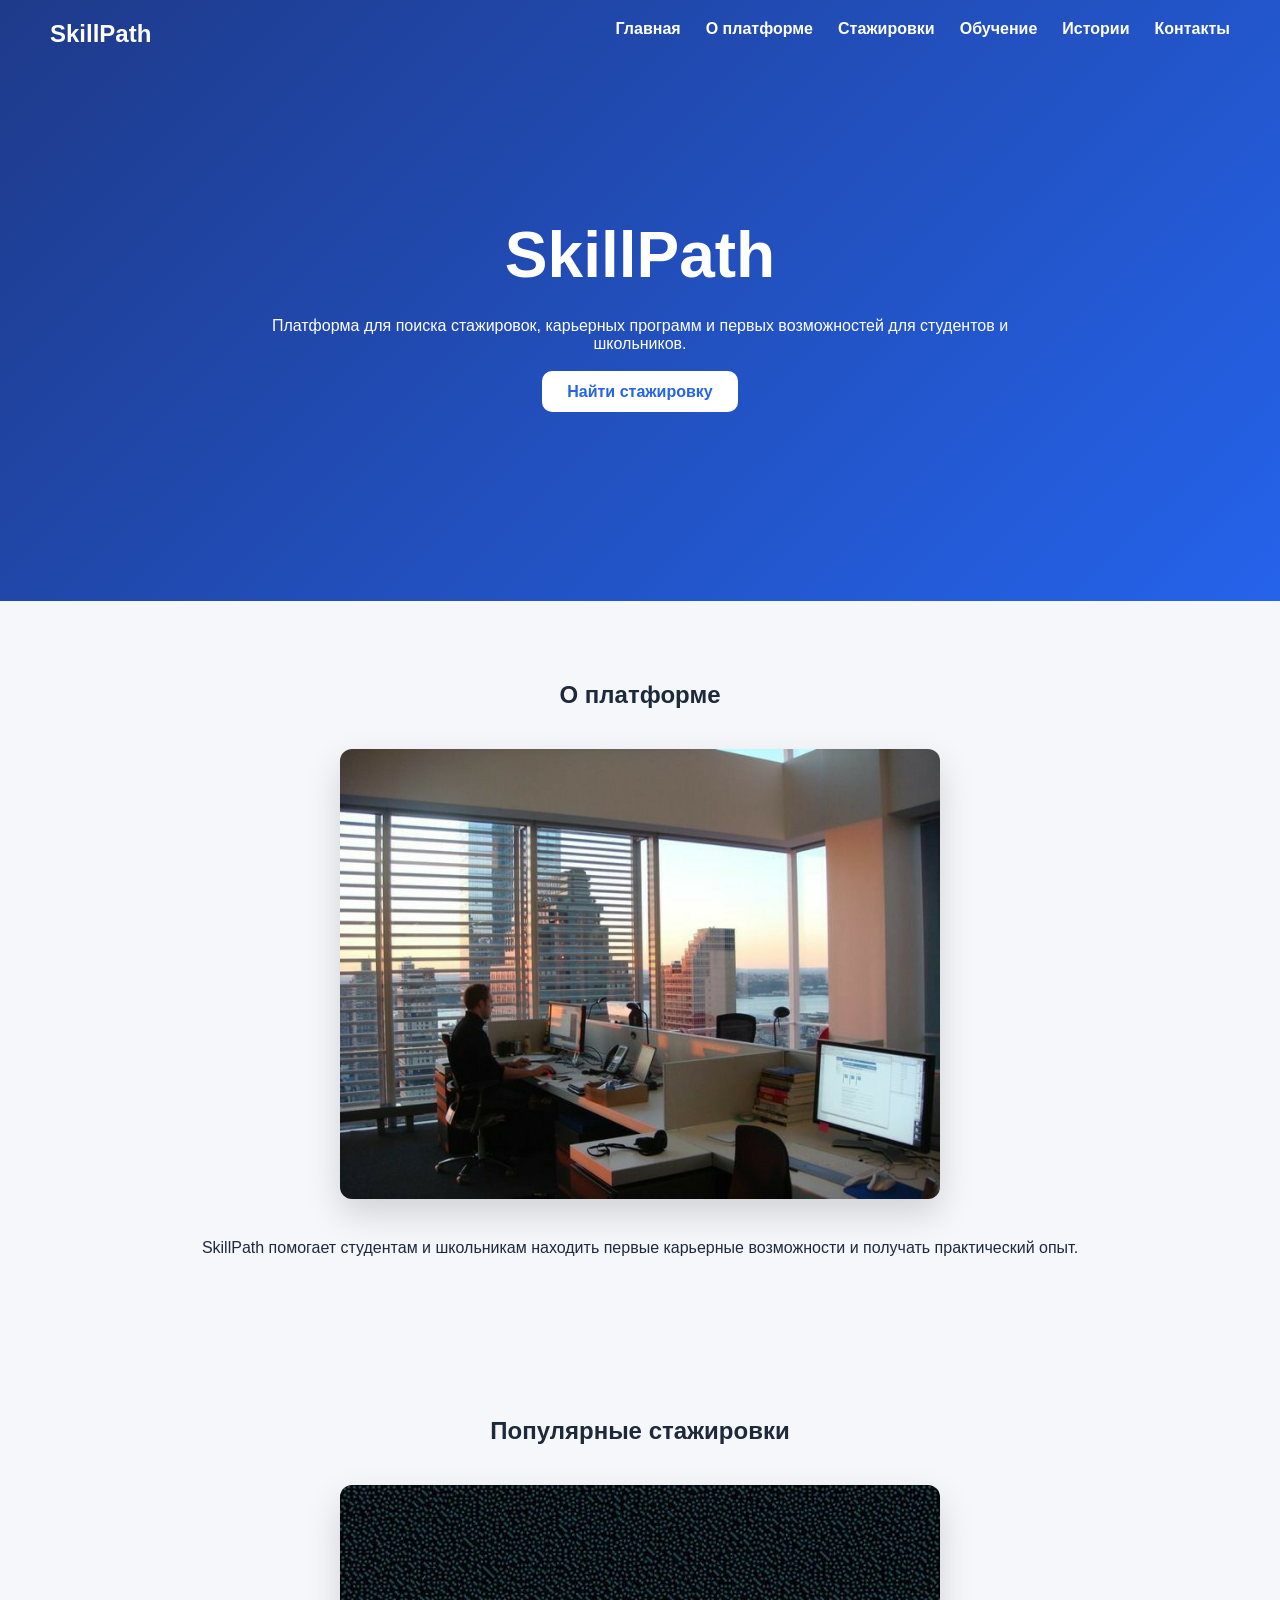
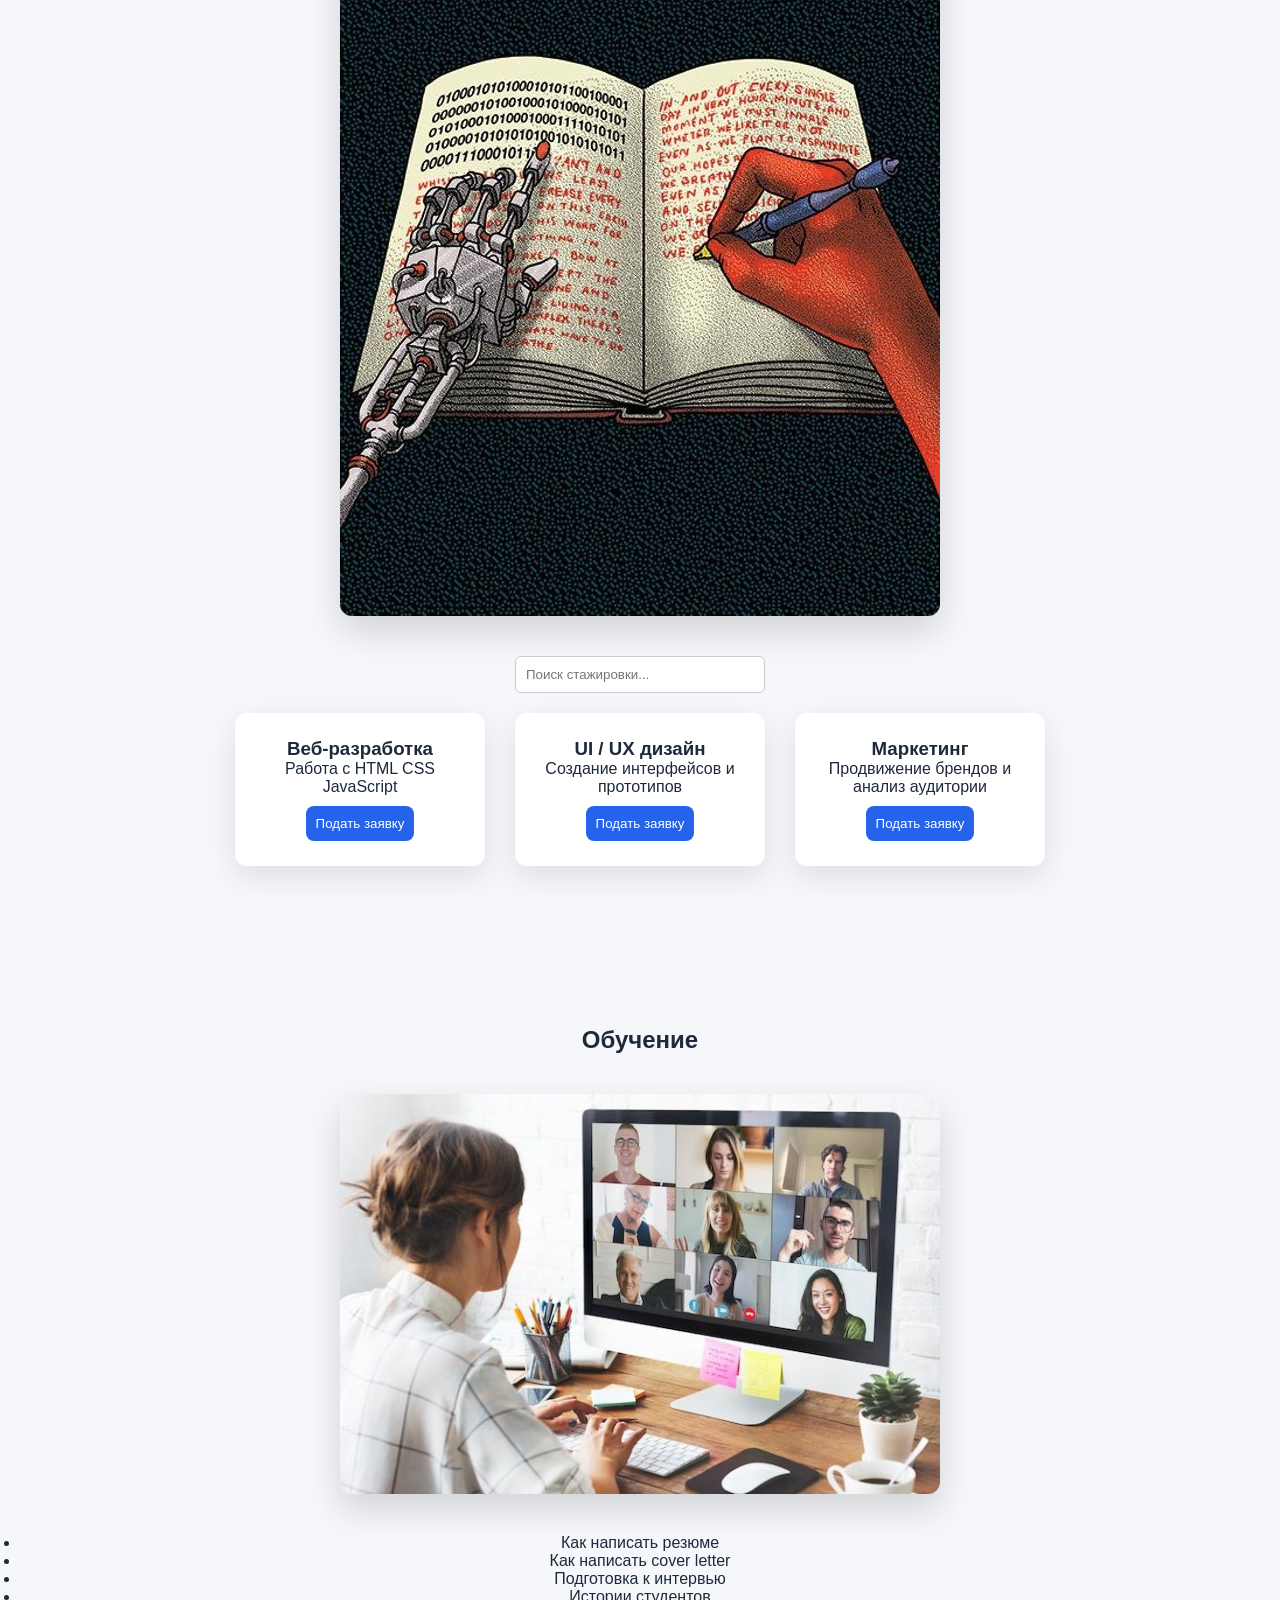
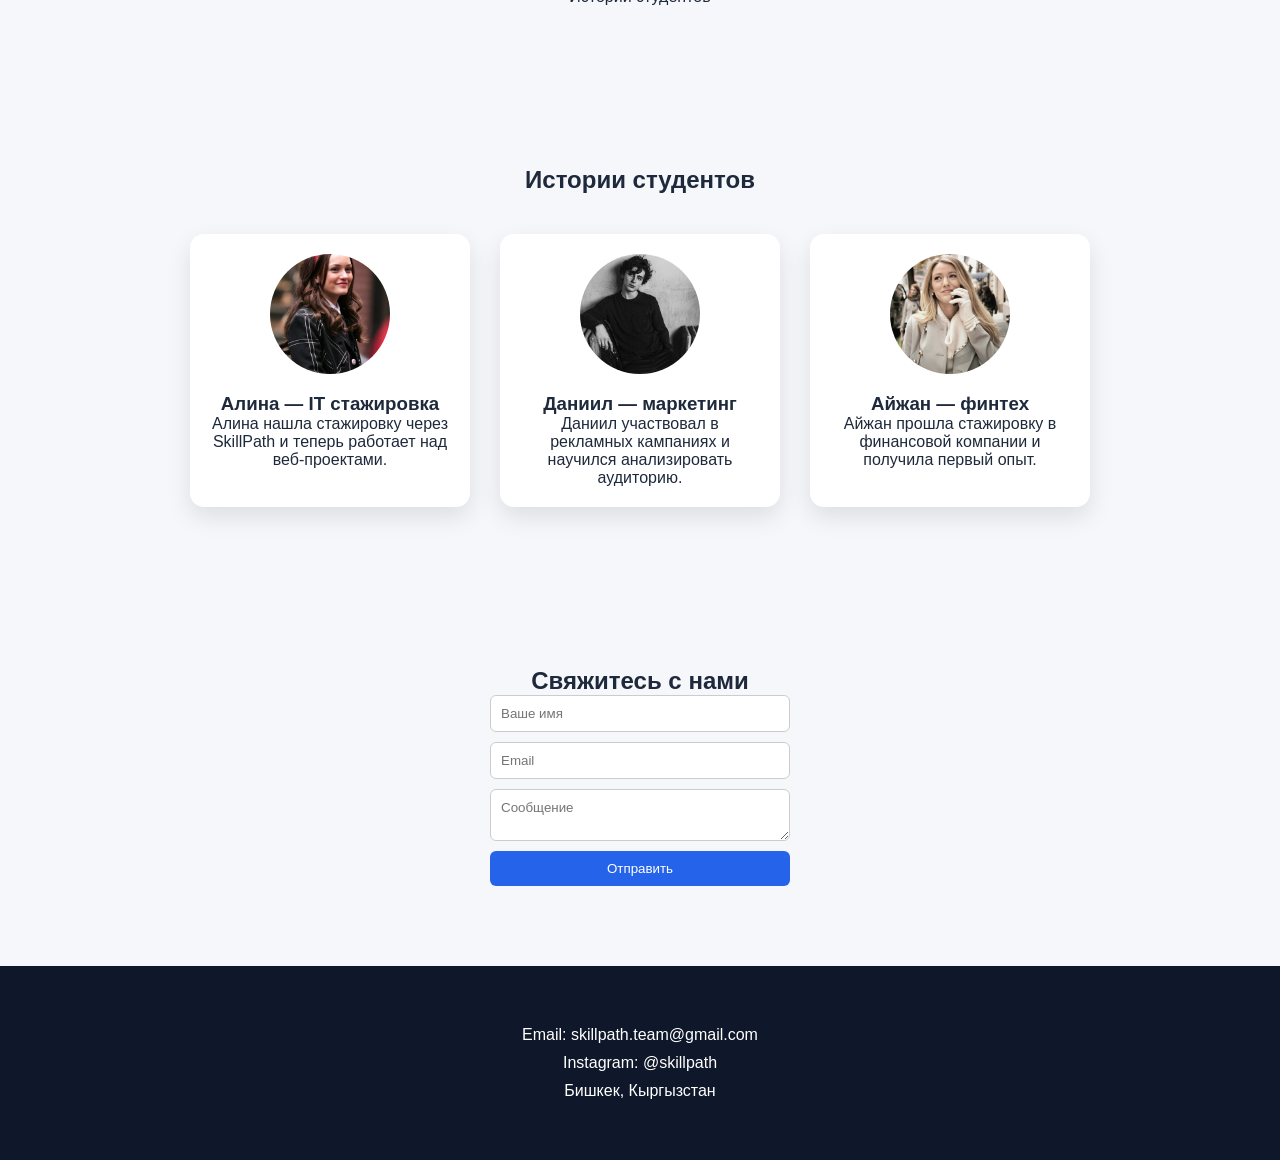
==== index.html @ 25fbc921 "fix folder structure" ====
<!DOCTYPE html>
<html lang="ru">

<head>

<meta charset="UTF-8">
<meta name="viewport" content="width=device-width, initial-scale=1.0">

<title>SkillPath — старт карьеры</title>

<link rel="stylesheet" href="style.css">

</head>


<body>


<header class="header">

<nav class="navbar">

<h2 class="logo">SkillPath</h2>

<ul class="nav-links">

<li><a href="#home">Главная</a></li>
<li><a href="#about">О платформе</a></li>
<li><a href="#internships">Стажировки</a></li>
<li><a href="#learning">Обучение</a></li>
<li><a href="#stories">Истории</a></li>
<li><a href="#contact">Контакты</a></li>

</ul>

</nav>


<div class="hero" id="home">

<h1>SkillPath</h1>

<p>
Платформа для поиска стажировок, карьерных программ
и первых возможностей для студентов и школьников.
</p>

<a href="#internships" class="button">Найти стажировку</a>

</div>

</header>



<section id="about">

<h2>О платформе</h2>

<img src="images/Офис-photo.jpg" class="image">

<p>

SkillPath помогает студентам и школьникам находить
первые карьерные возможности и получать практический опыт.

</p>

</section>



<section id="internships">

<h2>Популярные стажировки</h2>

<img src="images/Технологии-photo.jpg" class="image">


<div class="search-box">

<input type="text" id="searchInput" placeholder="Поиск стажировки...">

</div>



<div class="cards" id="cardsContainer">


<div class="card">

<h3>Веб-разработка</h3>

<p>Работа с HTML CSS JavaScript</p>

<button class="applyBtn">Подать заявку</button>

</div>



<div class="card">

<h3>UI / UX дизайн</h3>

<p>Создание интерфейсов и прототипов</p>

<button class="applyBtn">Подать заявку</button>

</div>



<div class="card">

<h3>Маркетинг</h3>

<p>Продвижение брендов и анализ аудитории</p>

<button class="applyBtn">Подать заявку</button>

</div>

</div>

</section>



<section id="learning">

<h2>Обучение</h2>

<img src="images/Обучение-photo.jpg" class="image">

<ul>

<li>Как написать резюме</li>
<li>Как написать cover letter</li>
<li>Подготовка к интервью</li>
<li>Истории студентов</li>

</ul>

</section>



<section id="stories">

<h2>Истории студентов</h2>

<div class="stories-container">

<div class="story">

<img src="images/Алина-photo.jpg">

<h3>Алина — IT стажировка</h3>

<p>
Алина нашла стажировку через SkillPath
и теперь работает над веб-проектами.
</p>

</div>


<div class="story">

<img src="images/Даниил-photo.jpg">

<h3>Даниил — маркетинг</h3>

<p>
Даниил участвовал в рекламных кампаниях
и научился анализировать аудиторию.
</p>

</div>


<div class="story">

<img src="images/Айжан-photo.jpg">

<h3>Айжан — финтех</h3>

<p>
Айжан прошла стажировку в финансовой
компании и получила первый опыт.
</p>

</div>

</div>

</section>


<section id="contact">

<h2>Свяжитесь с нами</h2>

<form id="contactForm">

<input type="text" placeholder="Ваше имя" required>

<input type="email" placeholder="Email" required>

<textarea placeholder="Сообщение"></textarea>

<button type="submit">Отправить</button>

</form>

</section>



<footer>

<p>Email: skillpath.team@gmail.com</p>
<p>Instagram: @skillpath</p>
<p>Бишкек, Кыргызстан</p>

</footer>

<script src="script.js"></script>

</body>
</html>
---- style.css ----
*{
margin:0;
padding:0;
box-sizing:border-box;
font-family:Arial;
}

body{
background:#f5f7fb;
color:#1e293b;
}

.header{
background:linear-gradient(135deg,#1e3a8a,#2563eb);
color:white;
padding-bottom:80px;
}

.navbar{
display:flex;
justify-content:space-between;
padding:20px 50px;
}

.nav-links{
display:flex;
gap:25px;
list-style:none;
}

.nav-links a{
color:white;
text-decoration:none;
font-weight:600;
}

.hero{
text-align:center;
padding:150px 20px 120px 20px;
max-width:800px;
margin:auto;
}

.hero h1{
font-size:64px;
margin-bottom:25px;
}

.hero p{
margin-bottom:30px;
}

.button{
background:white;
color:#2563eb;
padding:12px 25px;
border-radius:10px;
text-decoration:none;
font-weight:bold;
}

section{
padding:80px 20px;
text-align:center;
}

.image{
width:60%;
max-width:600px;
margin:40px auto;
display:block;
border-radius:12px;
box-shadow:0 15px 35px rgba(0,0,0,0.15);
}

.cards{
display:flex;
justify-content:center;
gap:30px;
flex-wrap:wrap;
}

.card{
background:white;
padding:25px;
width:250px;
border-radius:12px;
box-shadow:0 10px 30px rgba(0,0,0,0.1);
transition:0.3s;
}

.card:hover{
transform:translateY(-8px);
box-shadow:0 20px 40px rgba(0,0,0,0.2);
}

.card button{
margin-top:10px;
background:#2563eb;
color:white;
border:none;
padding:10px;
border-radius:8px;
cursor:pointer;
}

.stories-container{
display:flex;
justify-content:center;
gap:30px;
flex-wrap:wrap;
margin-top:40px;
}

.story{
background:white;
width:280px;
padding:20px;
border-radius:14px;
box-shadow:0 10px 25px rgba(0,0,0,0.1);
text-align:center;
}

.story img{
width:120px;
height:120px;
object-fit:cover;
border-radius:50%;
margin-bottom:15px;
}

.search-box{
margin:20px;
}

.search-box input{
padding:10px;
width:250px;
border-radius:6px;
border:1px solid #ccc;
}

form{
display:flex;
flex-direction:column;
gap:10px;
width:300px;
margin:auto;
}

form input,textarea{
padding:10px;
border-radius:6px;
border:1px solid #ccc;
}

form button{
background:#2563eb;
color:white;
border:none;
padding:10px;
border-radius:6px;
cursor:pointer;
}

footer{
background:#0f172a;
color:white;
padding:50px;
text-align:center;
}

footer p{
margin:10px 0;
}
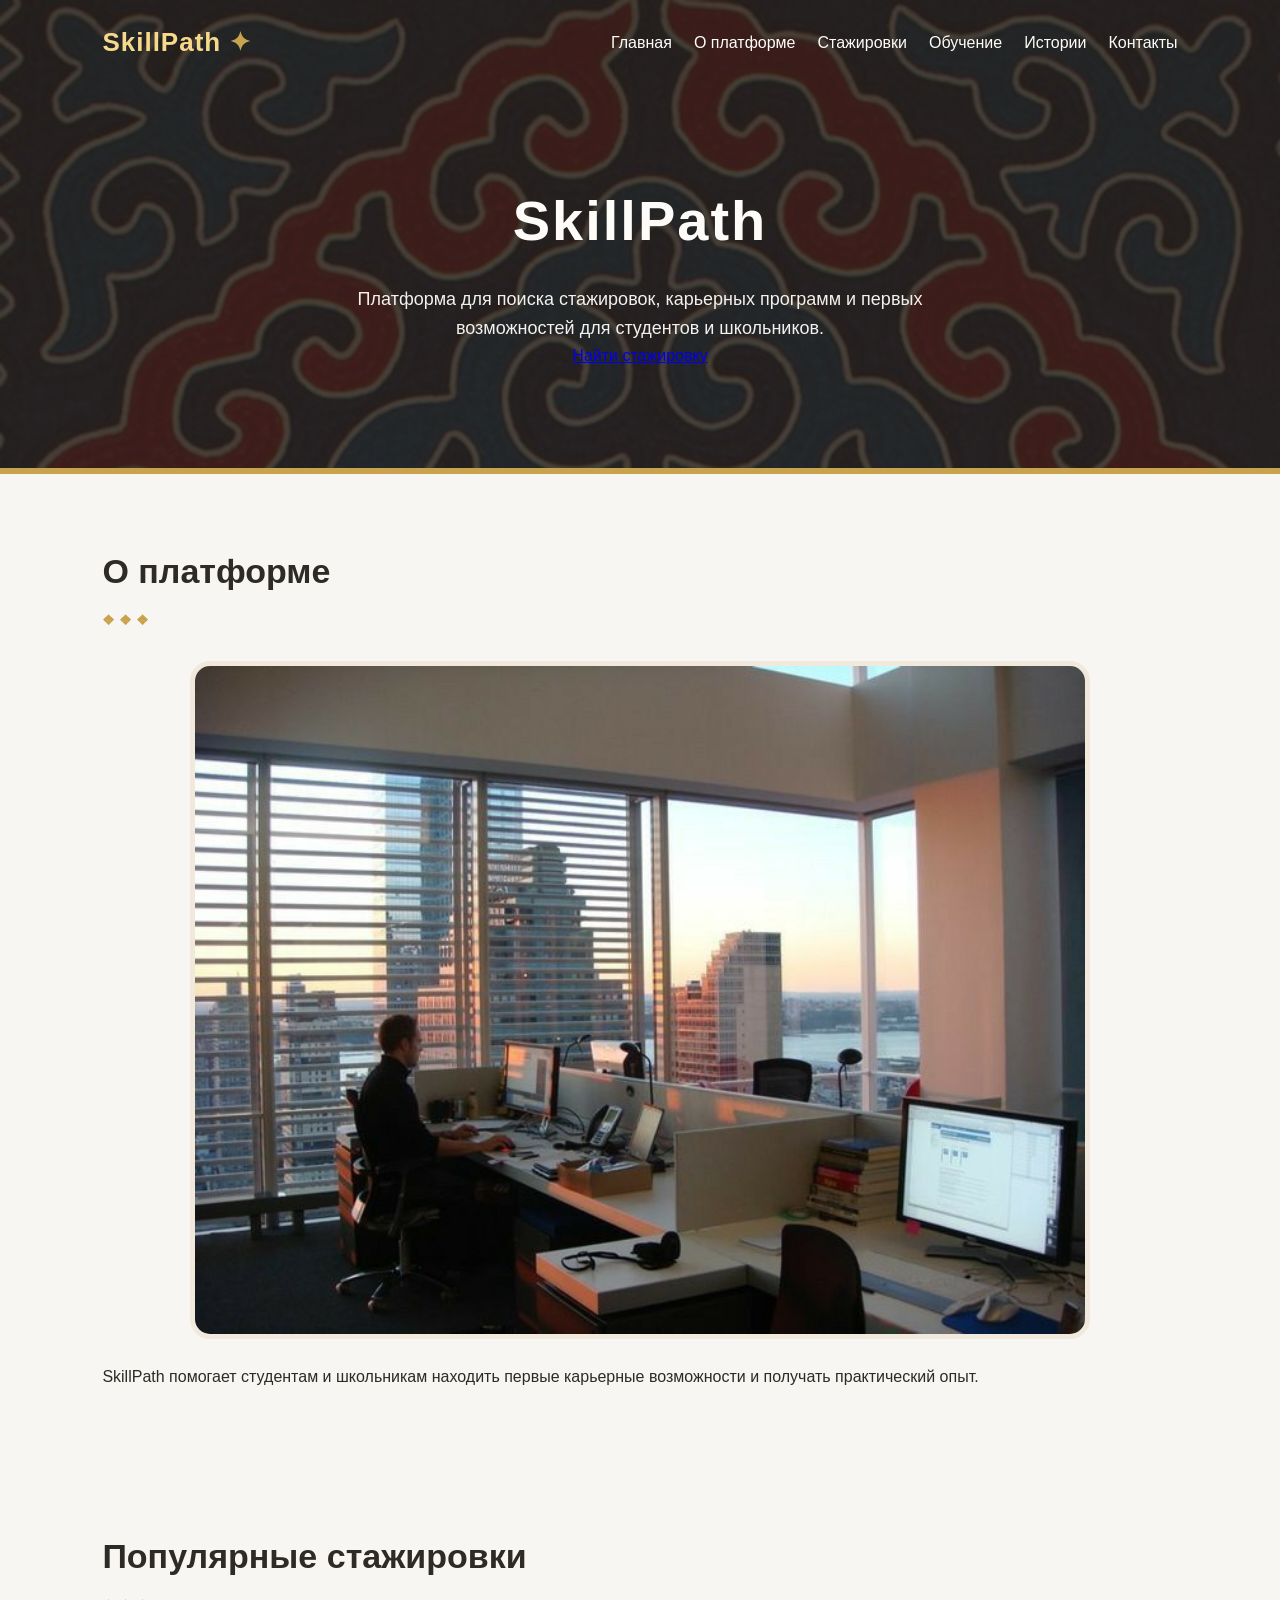
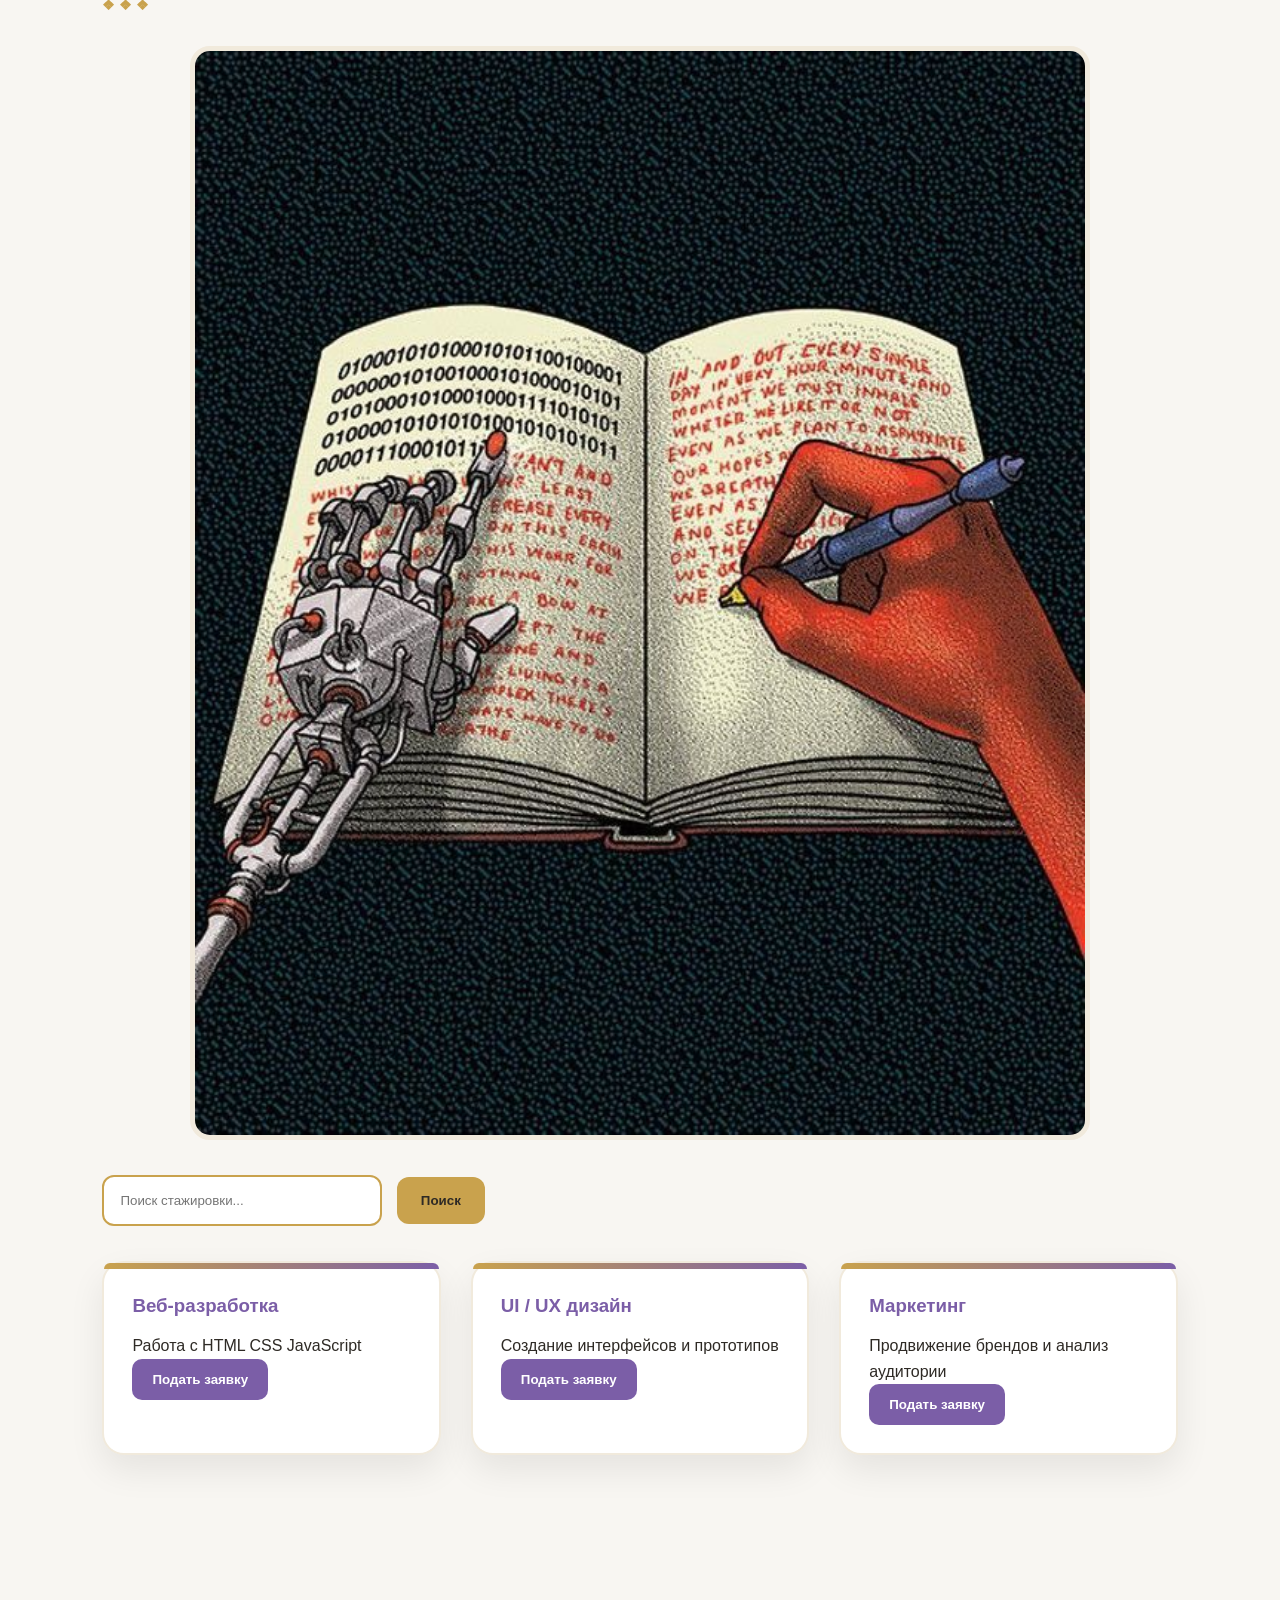
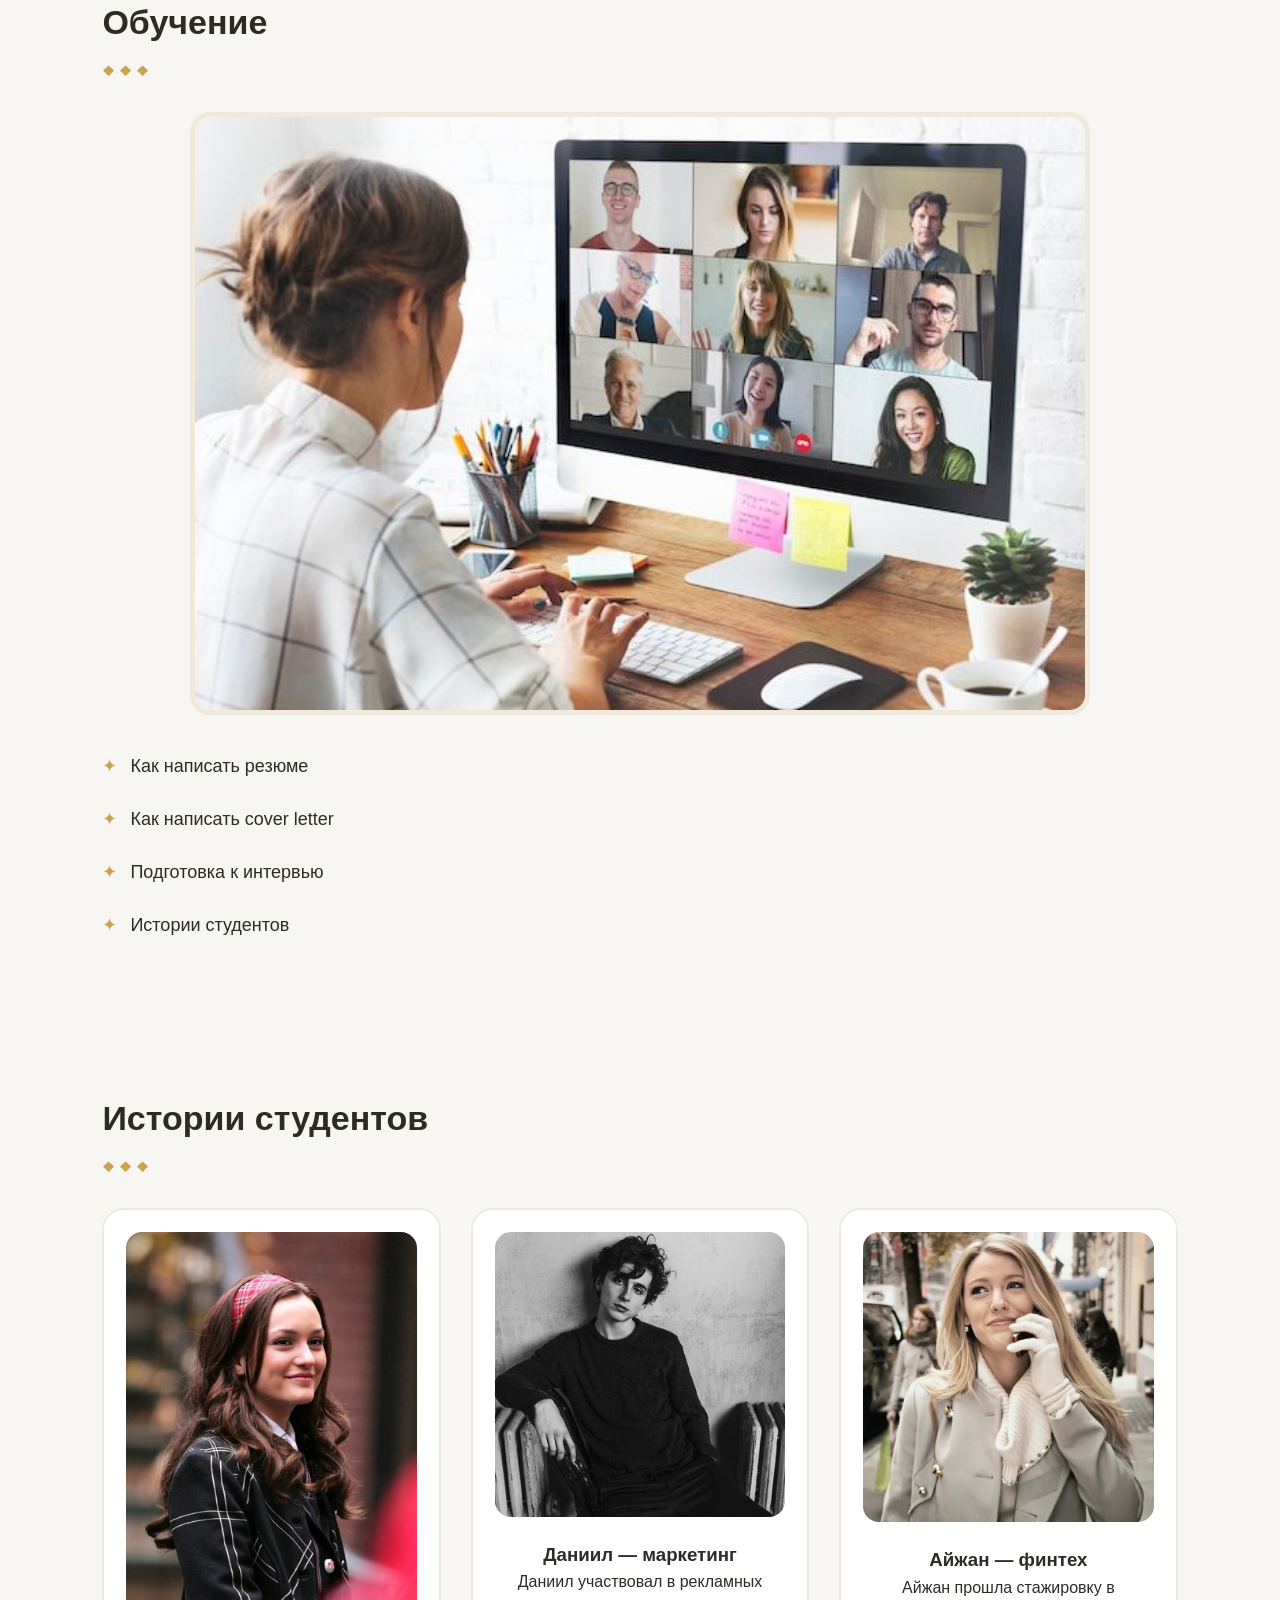
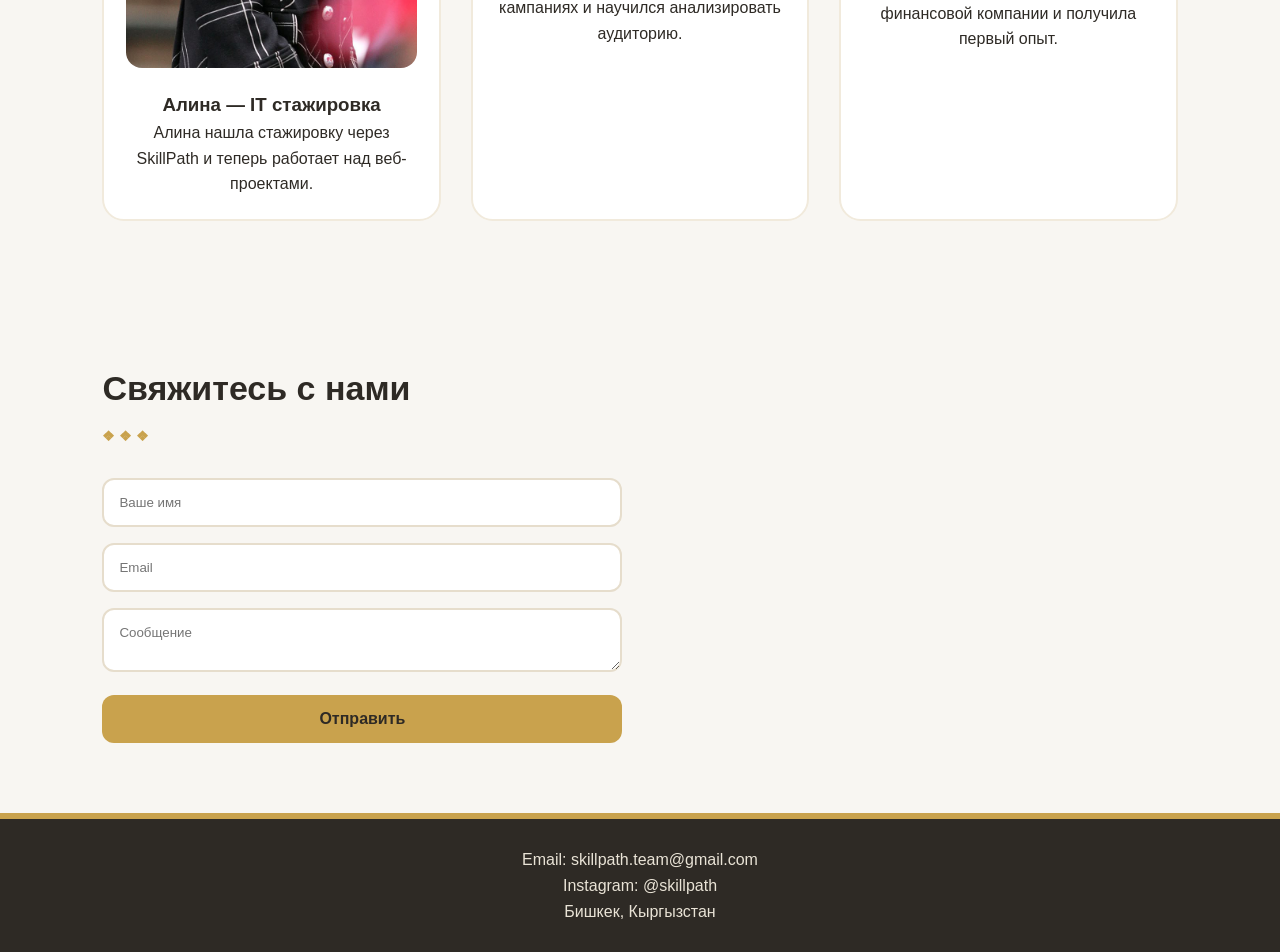
==== commit 60c4b388: "Refactor HTML structure and improve content clarity" ====
--- a/index.html
+++ b/index.html
@@ -3,13 +3,13 @@
 
 <head>
 
+<script src="/SkillPath/script.js"></script>
+
 <meta charset="UTF-8">
 <meta name="viewport" content="width=device-width, initial-scale=1.0">
 
 <title>SkillPath — старт карьеры</title>
-
-<link rel="stylesheet" href="style.css">
-
+<link rel="stylesheet" href="/SkillPath/style.css">
 </head>
 
 
@@ -39,12 +39,7 @@
 <div class="hero" id="home">
 
 <h1>SkillPath</h1>
-
-<p>
-Платформа для поиска стажировок, карьерных программ
-и первых возможностей для студентов и школьников.
-</p>
-
+<p>Платформа для поиска стажировок, карьерных программ и первых возможностей для студентов и школьников.</p>
 <a href="#internships" class="button">Найти стажировку</a>
 
 </div>
@@ -58,14 +53,7 @@
 <h2>О платформе</h2>
 
 <img src="images/Офис-photo.jpg" class="image">
-
-<p>
-
-SkillPath помогает студентам и школьникам находить
-первые карьерные возможности и получать практический опыт.
-
-</p>
-
+<p>SkillPath помогает студентам и школьникам находить первые карьерные возможности и получать практический опыт.</p>
 </section>
 
 
@@ -80,22 +68,17 @@
 <div class="search-box">
 
 <input type="text" id="searchInput" placeholder="Поиск стажировки...">
-
-</div>
-
-
+<button onclick="openInternships()">Поиск</button>
+</div>
 
 <div class="cards" id="cardsContainer">
 
 
 <div class="card">
 
-<h3>Веб-разработка</h3>
-
+    <h3>Веб-разработка</h3>
 <p>Работа с HTML CSS JavaScript</p>
-
 <button class="applyBtn">Подать заявку</button>
-
 </div>
 
 
@@ -158,12 +141,7 @@
 <img src="images/Алина-photo.jpg">
 
 <h3>Алина — IT стажировка</h3>
-
-<p>
-Алина нашла стажировку через SkillPath
-и теперь работает над веб-проектами.
-</p>
-
+<p>Алина нашла стажировку через SkillPath и теперь работает над веб-проектами.</p>
 </div>
 
 
@@ -172,12 +150,7 @@
 <img src="images/Даниил-photo.jpg">
 
 <h3>Даниил — маркетинг</h3>
-
-<p>
-Даниил участвовал в рекламных кампаниях
-и научился анализировать аудиторию.
-</p>
-
+<p>Даниил участвовал в рекламных кампаниях и научился анализировать аудиторию.</p>
 </div>
 
 
@@ -186,12 +159,7 @@
 <img src="images/Айжан-photo.jpg">
 
 <h3>Айжан — финтех</h3>
-
-<p>
-Айжан прошла стажировку в финансовой
-компании и получила первый опыт.
-</p>
-
+<p>Айжан прошла стажировку в финансовой компании и получила первый опыт.</p>
 </div>
 
 </div>
@@ -227,7 +195,113 @@
 
 </footer>
 
-<script src="script.js"></script>
+<!-- ================== СТРАНИЦА СО ВСЕМИ СТАЖИРОВКАМИ ================== -->
+<section id="internships-page" style="display:none; padding:40px">
+
+  <h1>Все стажировки и программы</h1>
+
+  <input type="text" id="globalSearch" placeholder="Поиск по профессиям..." style="padding:10px; width:100%; max-width:400px">
+
+  <div class="cards" id="allInternships">
+
+    <div class="card">
+      <h3>Веб-разработчик</h3>
+      <p><b>Формат:</b> Онлайн</p>
+      <p><b>Этап 1:</b> Виртуальная стажировка (симуляция)</p>
+      <p><b>Дедлайн:</b> 30 апреля</p>
+      <p><b>Нужно подать:</b></p>
+      <ul>
+        <li>Резюме</li>
+        <li>Короткую мотивацию</li>
+        <li>Онлайн-симуляцию</li>
+      </ul>
+      <button>Подать заявку</button>
+    </div>
+
+    <div class="card">
+      <h3>UX / UI дизайнер</h3>
+      <p><b>Формат:</b> Онлайн + офлайн</p>
+      <p><b>Этап 1:</b> Проектная симуляция</p>
+      <p><b>Дедлайн:</b> 15 мая</p>
+      <p><b>Нужно подать:</b></p>
+      <ul>
+        <li>Резюме</li>
+        <li>Мини-задание</li>
+      </ul>
+      <button>Подать заявку</button>
+    </div>
+
+    <div class="card">
+      <h3>Data Scientist</h3>
+      <p><b>Формат:</b> Онлайн</p>
+      <p><b>Этап 1:</b> Аналитическая симуляция</p>
+      <p><b>Дедлайн:</b> 1 июня</p>
+      <p><b>Нужно подать:</b></p>
+      <ul>
+        <li>Резюме</li>
+        <li>Онлайн-тест</li>
+      </ul>
+      <button>Подать заявку</button>
+    </div>
+
+  </div> <!-- конец #allInternships -->
+
+  <br>
+  <button onclick="goBack()">← Назад</button>
+</section>
+
+
+<script>
+// ====== Поиск на главной странице ======
+const searchInput = document.getElementById("searchInput");
+searchInput.addEventListener("keyup", function(){
+  const filter = searchInput.value.toLowerCase();
+  document.querySelectorAll(".card").forEach(card => {
+    const text = card.innerText.toLowerCase();
+    card.style.display = text.includes(filter) ? "block" : "none";
+  });
+});
+
+// ====== Кнопки подачи заявки ======
+document.querySelectorAll(".applyBtn").forEach(button => {
+  button.addEventListener("click", function(){
+    openInternships();
+    alert("Заявка принята! Следующий этап — виртуальная стажировка 🚀");
+  });
+});
+
+// ====== Форма контакта ======
+const form = document.getElementById("contactForm");
+form.addEventListener("submit", function(e){
+  e.preventDefault();
+  alert("Спасибо! Мы скоро с вами свяжемся 💌");
+  form.reset();
+});
+
+// ====== Открытие страницы всех стажировок ======
+function openInternships() {
+  document.querySelectorAll("header, section:not(#internships-page), footer").forEach(el => el.style.display = "none");
+  document.getElementById("internships-page").style.display = "block";
+  document.getElementById("globalSearch").value = searchInput.value.toLowerCase();
+  filterInternships();
+}
+
+// ====== Фильтр на странице стажировок ======
+function filterInternships() {
+  const value = document.getElementById("globalSearch").value.toLowerCase();
+  document.querySelectorAll("#allInternships .card").forEach(card => {
+    card.style.display = card.innerText.toLowerCase().includes(value) ? "block" : "none";
+  });
+}
+
+document.getElementById("globalSearch").addEventListener("input", filterInternships);
+
+// ====== Кнопка Назад ======
+function goBack() {
+  document.querySelectorAll("header, section, footer").forEach(el => el.style.display = "");
+  document.getElementById("internships-page").style.display = "none";
+}
+</script>
 
 </body>
-</html>+</html>
--- a/SkillPath/style.css
+++ b/SkillPath/style.css
@@ -0,0 +1,353 @@
+/* ================== ОСНОВА ================== */
+* {
+  margin: 0;
+  padding: 0;
+  box-sizing: border-box;
+  font-family: "Segoe UI", "Arial", sans-serif;
+}
+
+.skip-link {
+  position: absolute;
+  top: -40px;
+  left: 6px;
+  background: #c9a24d;
+  color: #2e2a25;
+  padding: 8px;
+  text-decoration: none;
+  z-index: 100;         
+}
+
+.skip-link:focus {
+  top: 6px;
+}
+
+body {
+  background: #f8f6f2;
+  color: #2e2a25;
+  line-height: 1.6;
+}
+
+/* ================== ЦВЕТА (ЭТНО-ПАЛИТРА) ================== */
+/*
+Терракотовый — традиции
+Индиго — знания
+Золото — рост
+Молочный — фон
+*/
+
+/* ================== HEADER ================== */
+.header {
+  background:
+    linear-gradient(
+      rgba(40, 33, 24, 0.85),
+      rgba(40, 33, 24, 0.85)
+    ),
+    url("images/ethno-pattern.jpg"); /* можно убрать, если нет картинки */
+  background-size: cover;
+  color: #fefcf8;
+  border-bottom: 6px solid #c9a24d;
+}
+
+.navbar {
+  display: flex;
+  justify-content: space-between;
+  align-items: center;
+  padding: 22px 8%;
+}
+
+.logo {
+  font-size: 26px;
+  font-weight: 800;
+  letter-spacing: 1px;
+  color: #f6d98b;
+}
+
+.logo::after {
+  content: " ✦";
+  color: #c9a24d;
+}
+
+.nav-links {
+  list-style: none;
+  display: flex;
+  gap: 22px;
+}
+
+.nav-links a {
+  color: #fefcf8;
+  text-decoration: none;
+  font-weight: 500;
+  position: relative;
+}
+
+.nav-links a::after {
+  content: "";
+  position: absolute;
+  left: 0;
+  bottom: -6px;
+  width: 0;
+  height: 2px;
+  background: #c9a24d;
+  transition: 0.3s;
+}
+
+.nav-links a:hover::after {
+  width: 100%;
+}
+
+/* ================== HERO ================== */
+.hero {
+  text-align: center;
+  padding: 90px 10% 100px;
+}
+
+.hero h1 {
+  font-size: 56px;
+  font-weight: 900;
+  margin-bottom: 20px;
+  letter-spacing: 2px;
+}
+
+.hero p {
+  font-size: 18px;
+  max-width: 650px;
+  margin: auto;
+  opacity: 0.95;
+}
+
+.search-box {
+  margin-top: 35px;
+}
+
+.search-box input {
+  padding: 16px;
+  width: 280px;
+  max-width: 80%;
+  border-radius: 12px;
+  border: 2px solid #c9a24d;
+  outline: none;
+}
+
+.search-box button {
+  padding: 16px 24px;
+  border: none;
+  border-radius: 12px;
+  background: #c9a24d;
+  color: #2e2a25;
+  font-weight: 700;
+  cursor: pointer;
+  margin-left: 10px;
+}
+
+.search-box button:hover {
+  background: #b8913e;
+}
+
+/* ================== SECTIONS ================== */
+section {
+  padding: 70px 8%;
+  position: relative;
+}
+
+section h2 {
+  font-size: 34px;
+  margin-bottom: 30px;
+  font-weight: 800;
+  position: relative;
+}
+
+section h2::after {
+  content: "❖ ❖ ❖";
+  display: block;
+  font-size: 14px;
+  color: #c9a24d;
+  margin-top: 10px;
+}
+
+/* ================== IMAGES ================== */
+.image {
+  width: 100%;
+  max-width: 900px;
+  margin: 25px auto;
+  display: block;
+  border-radius: 20px;
+  border: 5px solid #f1eadc;
+}
+
+/* ================== CARDS ================== */
+.cards {
+  display: grid;
+  grid-template-columns: repeat(auto-fit, minmax(270px, 1fr));
+  gap: 30px;
+  margin-top: 35px;
+}
+
+.card {
+  background: #ffffff;
+  border-radius: 22px;
+  padding: 28px;
+  border: 2px solid #f1eadc;
+  box-shadow: 0 15px 35px rgba(0,0,0,0.08);
+  transition: all 0.3s ease;
+  position: relative;
+}
+
+.card::before {
+  content: "";
+  position: absolute;
+  top: 0;
+  left: 0;
+  width: 100%;
+  height: 6px;
+  background: linear-gradient(90deg, #c9a24d, #7b5ea7);
+  border-radius: 22px 22px 0 0;
+}
+
+.card:hover {
+  transform: translateY(-8px);
+  box-shadow: 0 22px 45px rgba(0,0,0,0.12);
+}
+
+.card h3 {
+  margin-bottom: 12px;
+  color: #7b5ea7;
+  font-weight: 800;
+}
+
+.card ul {
+  margin: 12px 0 18px;
+  padding-left: 20px;
+}
+
+.card button {
+  padding: 13px 20px;
+  border: none;
+  border-radius: 10px;
+  background: #7b5ea7;
+  color: white;
+  font-weight: 700;
+  cursor: pointer;
+}
+
+.card button:hover {
+  background: #654c8f;
+}
+
+/* ================== STORIES ================== */
+.stories-container {
+  display: grid;
+  grid-template-columns: repeat(auto-fit, minmax(260px, 1fr));
+  gap: 30px;
+}
+
+.story {
+  background: #ffffff;
+  border-radius: 22px;
+  padding: 22px;
+  text-align: center;
+  border: 2px solid #f1eadc;
+}
+
+.story img {
+  width: 100%;
+  border-radius: 16px;
+  margin-bottom: 15px;
+}
+
+/* ================== LEARNING ================== */
+#learning ul {
+  list-style: none;
+}
+
+#learning li {
+  padding: 12px 0;
+  font-size: 18px;
+  position: relative;
+  padding-left: 28px;
+}
+
+#learning li::before {
+  content: "✦";
+  position: absolute;
+  left: 0;
+  color: #c9a24d;
+}
+
+/* ================== CONTACT ================== */
+form {
+  max-width: 520px;
+}
+
+form label {
+  display: block;
+  margin-bottom: 8px;
+  font-weight: 600;
+  color: #2e2a25;
+}
+
+form input,
+form textarea {
+  width: 100%;
+  padding: 15px;
+  margin-bottom: 16px;
+  border-radius: 12px;
+  border: 2px solid #e6ddcc;
+}
+
+form button {
+  width: 100%;
+  padding: 15px;
+  border: none;
+  border-radius: 12px;
+  background: #c9a24d;
+  color: #2e2a25;
+  font-size: 16px;
+  font-weight: 800;
+  cursor: pointer;
+}
+
+form button:hover {
+  background: #b8913e;
+}
+
+/* ================== INTERN PAGE ================== */
+.hidden {
+  display: none;
+}
+
+#internships-page {
+  background: #fdfbf7;
+  padding: 40px;
+}
+
+.search-input {
+  padding: 10px;
+  width: 100%;
+  max-width: 400px;
+}
+
+/* ================== FOOTER ================== */
+footer {
+  background: #2e2a25;
+  color: #e9e3d6;
+  text-align: center;
+  padding: 28px;
+  border-top: 6px solid #c9a24d;
+}
+
+/* ================== ADAPTIVE ================== */
+@media (max-width: 768px) {
+  .hero h1 {
+    font-size: 40px;
+  }
+
+  .navbar {
+    flex-direction: column;
+    gap: 15px;
+  }
+
+  .nav-links {
+    flex-wrap: wrap;
+    justify-content: center;
+  }
+}
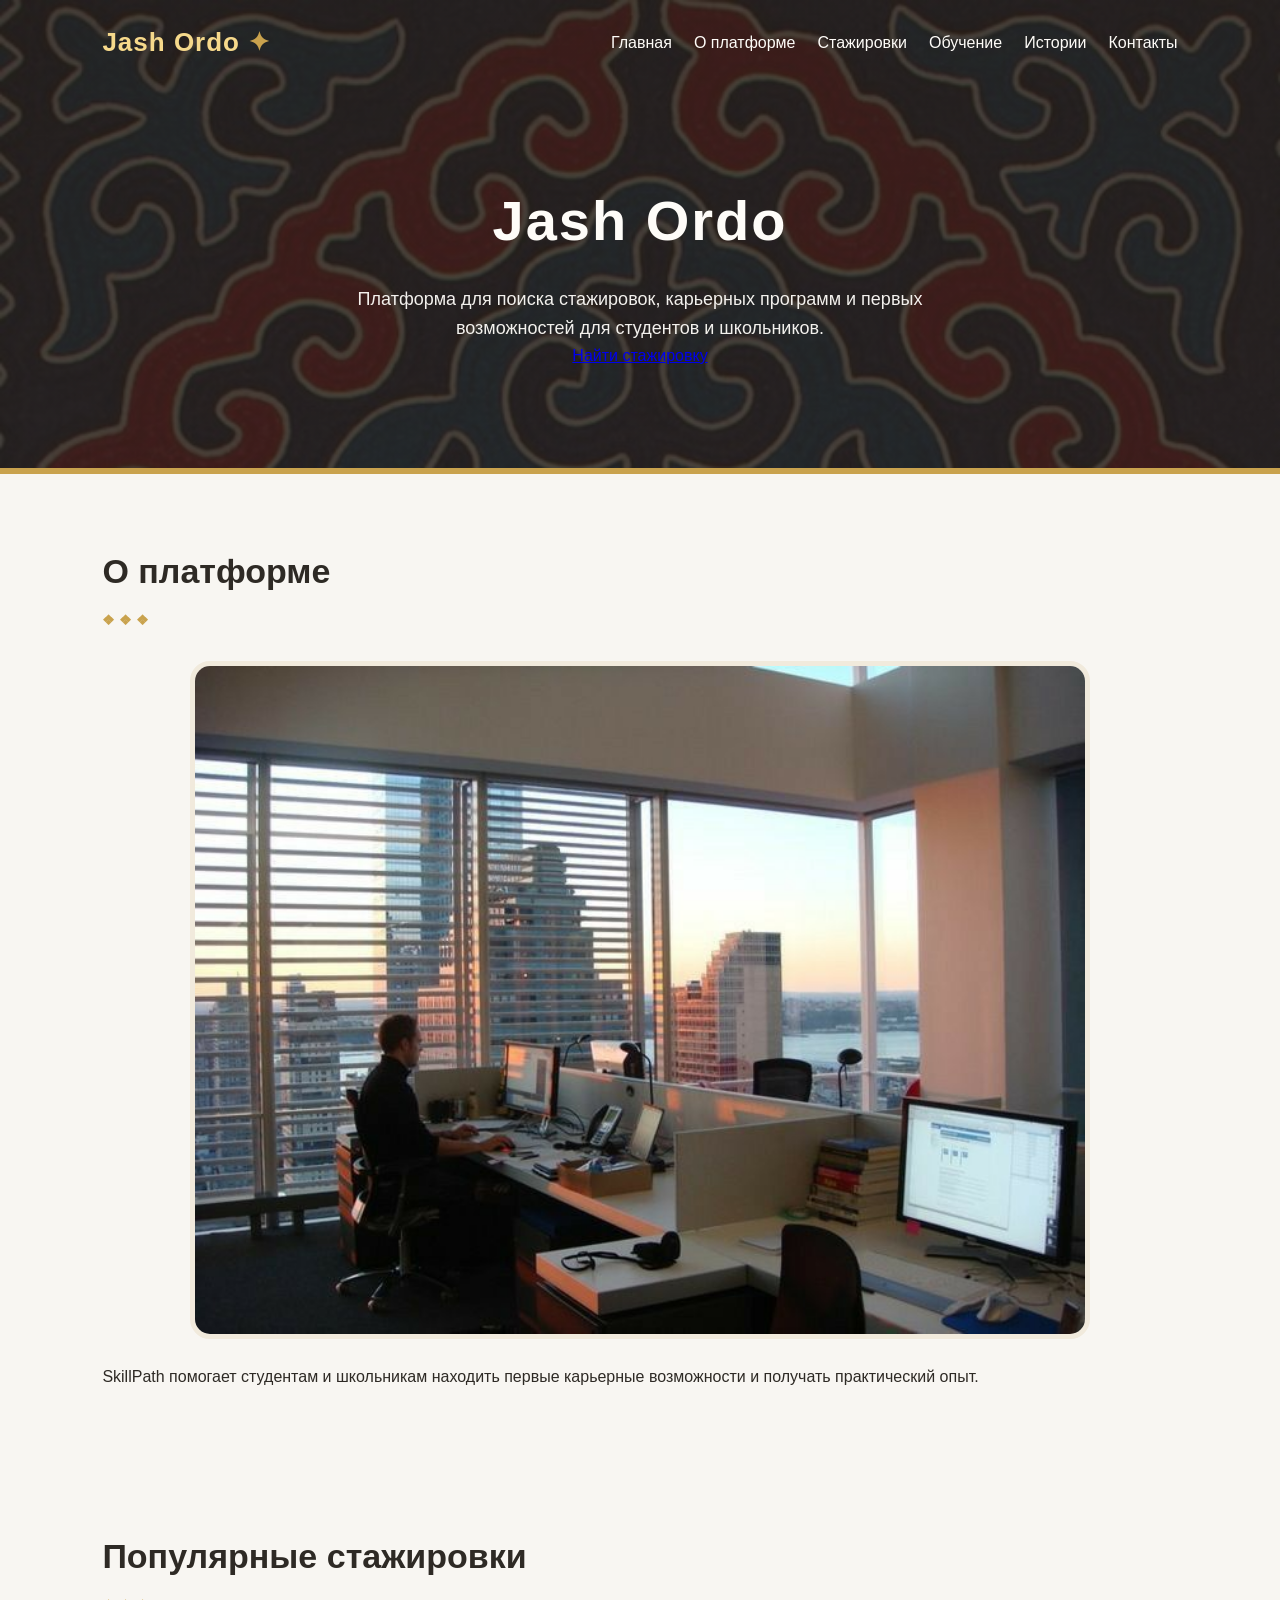
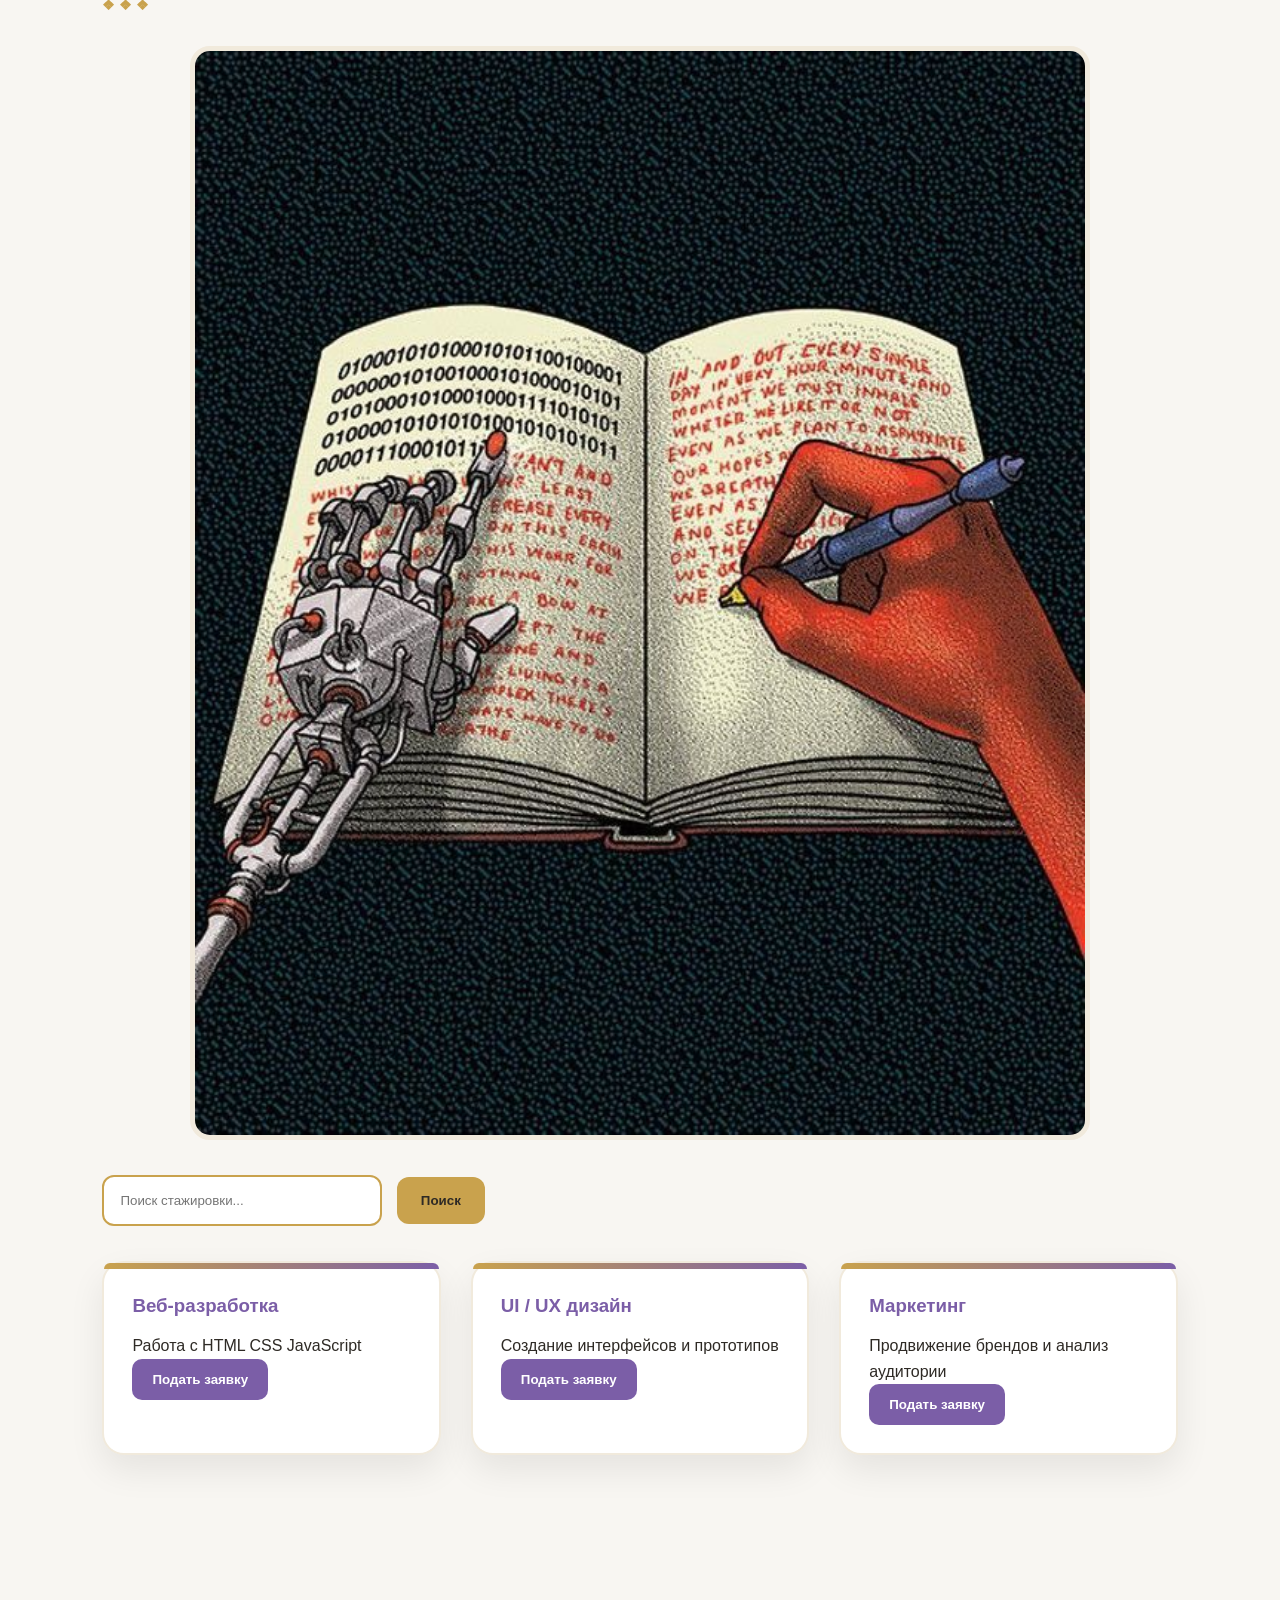
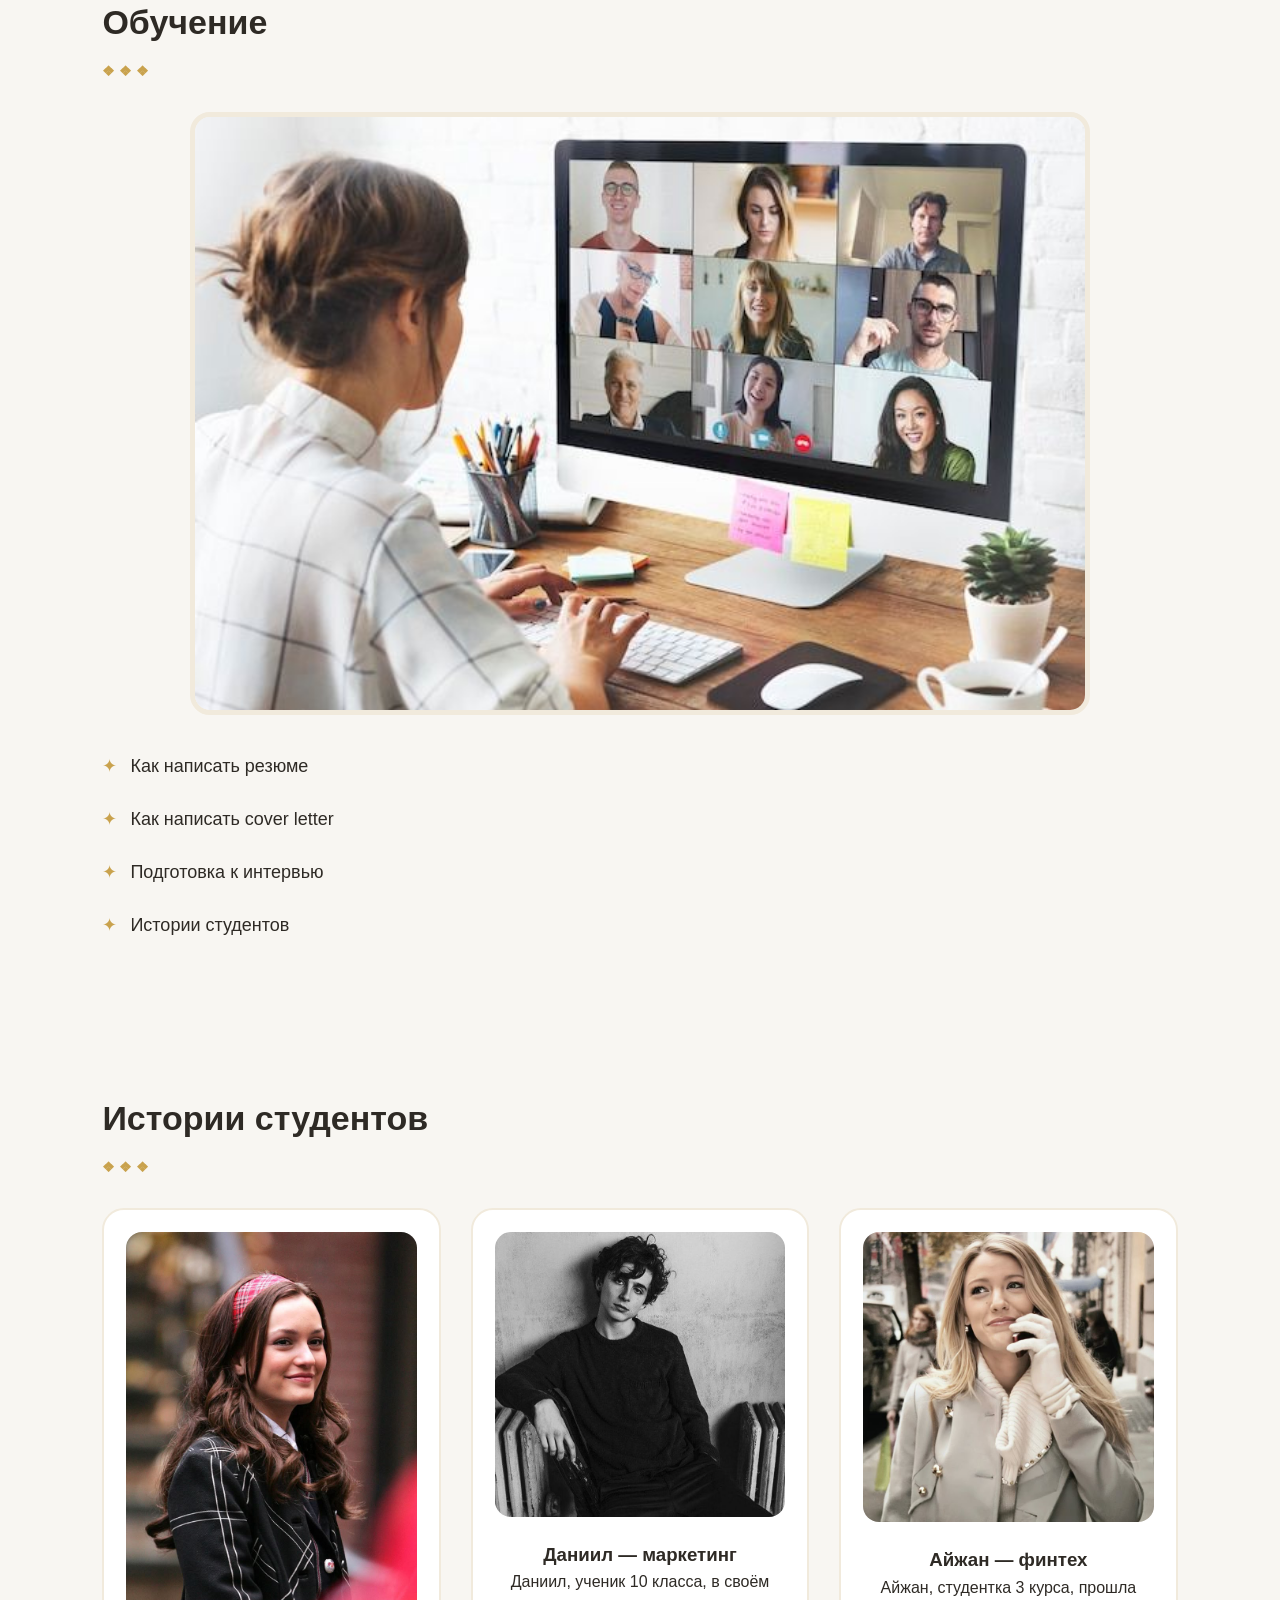
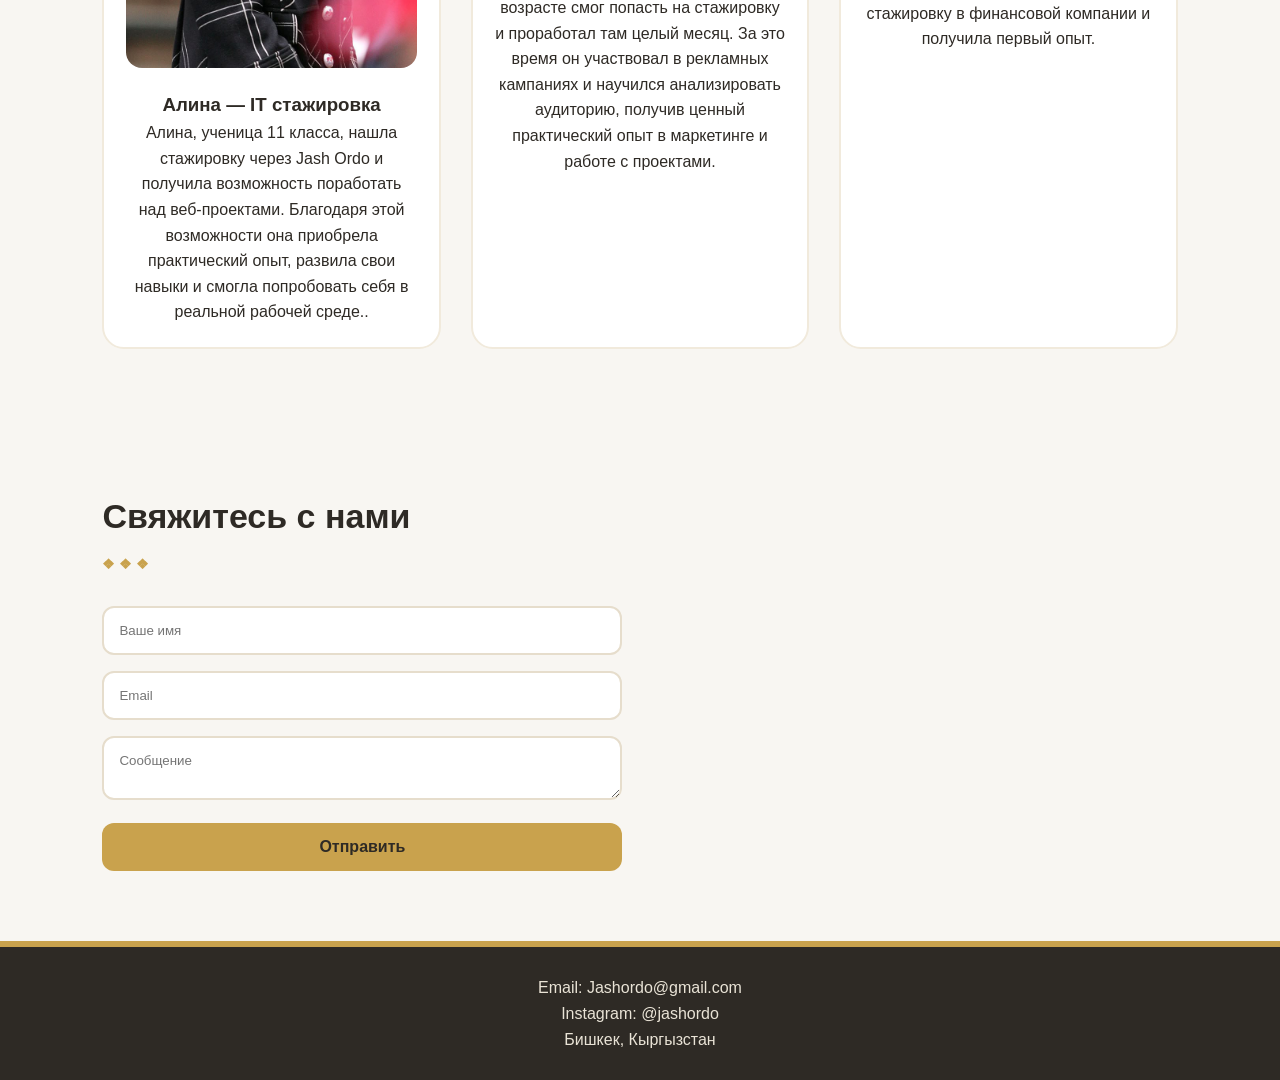
==== commit 45111751: "Update branding from SkillPath to Jash Ordo" ====
--- a/index.html
+++ b/index.html
@@ -8,7 +8,7 @@
 <meta charset="UTF-8">
 <meta name="viewport" content="width=device-width, initial-scale=1.0">
 
-<title>SkillPath — старт карьеры</title>
+<title>Jash Ordo — старт карьеры</title>
 <link rel="stylesheet" href="/SkillPath/style.css">
 </head>
 
@@ -20,7 +20,7 @@
 
 <nav class="navbar">
 
-<h2 class="logo">SkillPath</h2>
+<h2 class="logo">Jash Ordo</h2>
 
 <ul class="nav-links">
 
@@ -38,7 +38,7 @@
 
 <div class="hero" id="home">
 
-<h1>SkillPath</h1>
+<h1>Jash Ordo</h1>
 <p>Платформа для поиска стажировок, карьерных программ и первых возможностей для студентов и школьников.</p>
 <a href="#internships" class="button">Найти стажировку</a>
 
@@ -141,7 +141,7 @@
 <img src="images/Алина-photo.jpg">
 
 <h3>Алина — IT стажировка</h3>
-<p>Алина нашла стажировку через SkillPath и теперь работает над веб-проектами.</p>
+<p>Алина, ученица 11 класса, нашла стажировку через Jash Ordo и получила возможность поработать над веб-проектами. Благодаря этой возможности она приобрела практический опыт, развила свои навыки и смогла попробовать себя в реальной рабочей среде..</p>
 </div>
 
 
@@ -150,7 +150,7 @@
 <img src="images/Даниил-photo.jpg">
 
 <h3>Даниил — маркетинг</h3>
-<p>Даниил участвовал в рекламных кампаниях и научился анализировать аудиторию.</p>
+<p>Даниил, ученик 10 класса, в своём возрасте смог попасть на стажировку и проработал там целый месяц. За это время он участвовал в рекламных кампаниях и научился анализировать аудиторию, получив ценный практический опыт в маркетинге и работе с проектами.</p>
 </div>
 
 
@@ -159,7 +159,7 @@
 <img src="images/Айжан-photo.jpg">
 
 <h3>Айжан — финтех</h3>
-<p>Айжан прошла стажировку в финансовой компании и получила первый опыт.</p>
+<p>Айжан, студентка 3 курса, прошла стажировку в финансовой компании и получила первый опыт.</p>
 </div>
 
 </div>
@@ -189,8 +189,8 @@
 
 <footer>
 
-<p>Email: skillpath.team@gmail.com</p>
-<p>Instagram: @skillpath</p>
+<p>Email: Jashordo@gmail.com</p>
+<p>Instagram: @jashordo</p>
 <p>Бишкек, Кыргызстан</p>
 
 </footer>
